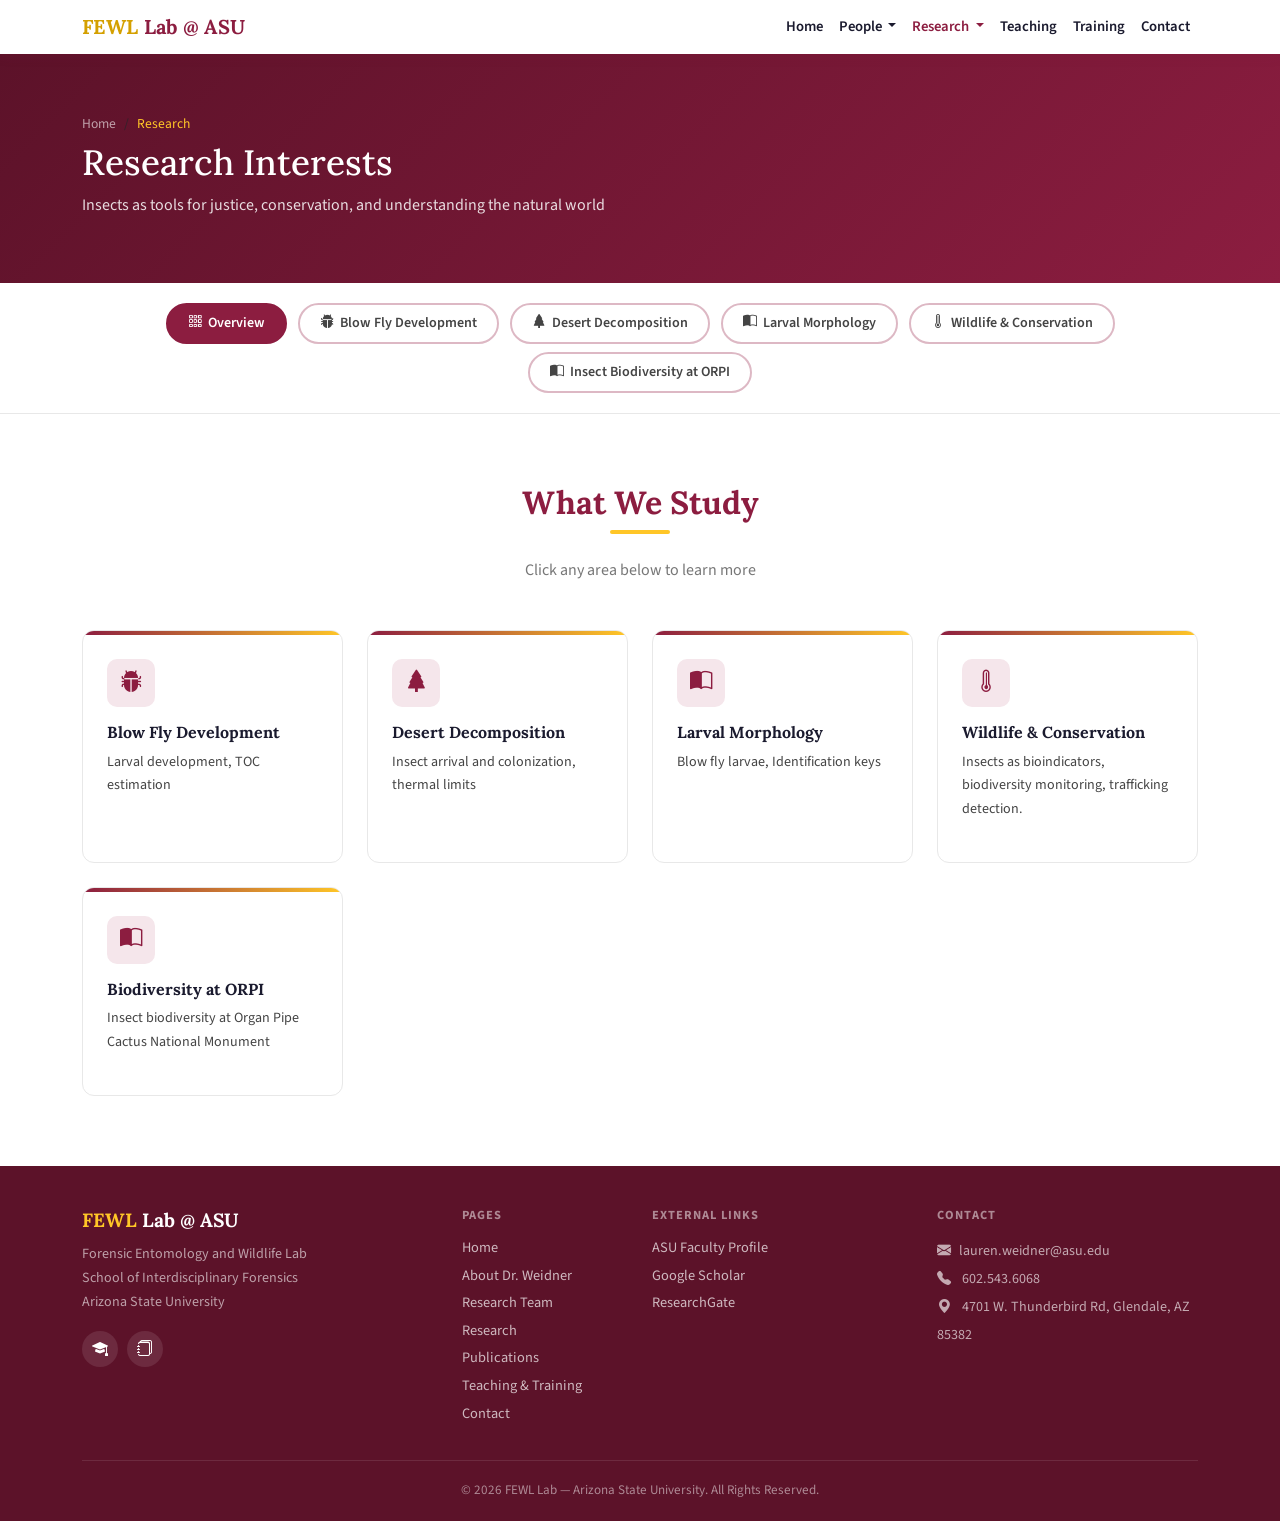
==== research.html @ 455f1a8e "Initial website commit" ====
<!DOCTYPE html>
<html lang="en">
<head>
  <meta charset="utf-8">
  <meta name="viewport" content="width=device-width, initial-scale=1.0">
  <!--
  ================================================================
  Research Interests — research.html
  ================================================================
  HOW TO EDIT RESEARCH SECTIONS:
  Each research area is a <div id="..." class="research-section">.
  Click the pills at the top to show/hide each section.

  TO ADD A NEW RESEARCH AREA:
  1. Add a new pill button in the pill bar below
  2. Add a new <div class="research-section"> block with matching id
  3. Add a new overview card in the #overview section

  TO ADD A FUNDED PROJECT:
  Find the "Active Projects" section and copy a project card block.
  ================================================================
  -->
  <title>Research | FEWL Lab @ ASU</title>
  <link rel="icon" href="assets/img/favicon.png" type="image/png">
  <link href="https://fonts.googleapis.com/css2?family=Lora:wght@400;600;700&family=Source+Sans+3:wght@300;400;600;700&display=swap" rel="stylesheet">
  <link href="https://cdn.jsdelivr.net/npm/bootstrap@5.3.2/dist/css/bootstrap.min.css" rel="stylesheet">
  <link href="https://cdn.jsdelivr.net/npm/bootstrap-icons@1.11.3/font/bootstrap-icons.css" rel="stylesheet">
  <link href="assets/css/style.css" rel="stylesheet">
</head>
<body>

  <!-- NAVBAR -->
  <nav class="navbar navbar-expand-lg" id="navbar">
  <div class="container">
    <a class="navbar-brand" href="index.html"><span>FEWL</span> Lab @ ASU</a>
    <button class="navbar-toggler" type="button" data-bs-toggle="collapse" data-bs-target="#navMenu">
      <span class="navbar-toggler-icon"></span>
    </button>
    <div class="collapse navbar-collapse" id="navMenu">
      <ul class="navbar-nav ms-auto">

        <li class="nav-item"><a class="nav-link" href="index.html">Home</a></li>

        <!-- People dropdown: About, Team, Alumni -->
        <li class="nav-item dropdown">
          <a class="nav-link dropdown-toggle" href="#" role="button" data-bs-toggle="dropdown">
            People
          </a>
          <ul class="dropdown-menu">
            <li><a class="dropdown-item" href="aboutme.html">About Dr. Weidner</a></li>
            <li><a class="dropdown-item" href="team.html">Research Team</a></li>
            <li><a class="dropdown-item" href="team.html#alumni">Alumni</a></li>
          </ul>
        </li>

        <!-- Research dropdown: Research areas, Publications -->
        <li class="nav-item dropdown">
          <a class="nav-link dropdown-toggle active" href="#" role="button" data-bs-toggle="dropdown">
            Research
          </a>
          <ul class="dropdown-menu">
            <li><a class="dropdown-item" href="research.html">Research Areas</a></li>
            <li><a class="dropdown-item" href="publications.html">Publications</a></li>
          </ul>
        </li>

        <li class="nav-item"><a class="nav-link" href="teaching.html">Teaching</a></li>
        <li class="nav-item"><a class="nav-link" href="training.html">Training</a></li>
        <li class="nav-item"><a class="nav-link" href="contact.html">Contact</a></li>

      </ul>
    </div>
  </div>
</nav>

  <!-- PAGE HERO -->
  <div class="page-hero">
    <div class="container">
      <nav aria-label="breadcrumb">
        <ol class="breadcrumb mb-2" style="background:none; padding:0;">
          <li class="breadcrumb-item"><a href="index.html" style="color:rgba(255,255,255,0.6);">Home</a></li>
          <li class="breadcrumb-item active" style="color:var(--gold-main);">Research</li>
        </ol>
      </nav>
      <h1>Research Interests</h1>
      <p>Insects as tools for justice, conservation, and understanding the natural world</p>
    </div>
  </div>

  <!-- ============================================================
       PILL NAVIGATION BAR
       TO EDIT: Update button labels and IDs to match your sections.
       ============================================================ -->
  <div style="background:var(--white); border-bottom:1px solid var(--border-light); padding:16px 0; position:sticky; top:66px; z-index:100;">
    <div class="container text-center">
      <button class="research-pill active" onclick="showSection('overview', this)">
        <i class="bi bi-grid-3x3-gap"></i> Overview
      </button>
      <button class="research-pill" onclick="showSection('forensic', this)" id="btn-forensic">
        <i class="bi bi-bug-fill"></i> Blow Fly Development
      </button>
      <button class="research-pill" onclick="showSection('wildlife', this)" id="btn-wildlife">
        <i class="bi bi-tree-fill"></i> Desert Decomposition
      </button>
       <button class="research-pill" onclick="showSection('education', this)" id="btn-education">
        <i class="bi bi-book-half"></i> Larval Morphology
      </button>
      <button class="research-pill" onclick="showSection('arid', this)" id="btn-arid">
        <i class="bi bi-thermometer-high"></i> Wildlife &amp; Conservation
      </button>
        <button class="research-pill" onclick="showSection('education', this)" id="btn-orpi">
        <i class="bi bi-book-half"></i> Insect Biodiversity at ORPI
      </button>
      <!-- ADD NEW PILL: copy line above and change id and label -->
    </div>
  </div>

  <!-- ============================================================
       RESEARCH SECTIONS
       ============================================================ -->
  <section>
    <div class="container">

      <!-- ── OVERVIEW (shown by default) ── -->
      <div id="overview" class="research-section active">
        <div class="text-center mb-5">
          <h2 class="section-title">What We Study</h2>
          <div class="section-divider mx-auto"></div>
          <p class="section-subtitle">Click any area below to learn more</p>
        </div>
        <div class="row g-4">

          <!-- Overview card — forensic -->
          <div class="col-md-6 col-lg-3">
            <div class="fewl-card" style="cursor:pointer;" onclick="showSection('forensic', document.getElementById('btn-forensic'))">
              <div class="card-accent"></div>
              <div class="card-body">
                <div class="card-icon"><i class="bi bi-bug-fill"></i></div>
                <h5 style="font-family:'Lora',serif; font-weight:700; font-size:1rem;">Blow Fly Development</h5>
                <p style="font-size:0.88rem; color:var(--text-mid); line-height:1.7;"> Larval development, TOC estimation 
          </p>
              </div>
            </div>
          </div>

          <!-- Overview card — wildlife -->
          <div class="col-md-6 col-lg-3">
            <div class="fewl-card" style="cursor:pointer;" onclick="showSection('wildlife', document.getElementById('btn-wildlife'))">
              <div class="card-accent"></div>
              <div class="card-body">
                <div class="card-icon"><i class="bi bi-tree-fill"></i></div>
                <h5 style="font-family:'Lora',serif; font-weight:700; font-size:1rem;">Desert Decomposition</h5>
                <p style="font-size:0.88rem; color:var(--text-mid); line-height:1.7;">Insect arrival and colonization, thermal limits</p>
              </div>
            </div>
          </div>

          <!-- Overview card — arid -->
           <div class="col-md-6 col-lg-3">
            <div class="fewl-card" style="cursor:pointer;" onclick="showSection('education', document.getElementById('btn-education'))">
              <div class="card-accent"></div>
              <div class="card-body">
                <div class="card-icon"><i class="bi bi-book-half"></i></div>
                 <h5 style="font-family:'Lora',serif; font-weight:700; font-size:1rem;">Larval Morphology</h5>
                <p style="font-size:0.88rem; color:var(--text-mid); line-height:1.7;">Blow fly larvae, Identification keys</p>
              </div>
            </div>
          </div>

          <!-- Overview card — education -->
         <div class="col-md-6 col-lg-3">
            <div class="fewl-card" style="cursor:pointer;" onclick="showSection('arid', document.getElementById('btn-arid'))">
              <div class="card-accent"></div>
              <div class="card-body">
                <div class="card-icon"><i class="bi bi-thermometer-high"></i></div>
               <h5 style="font-family:'Lora',serif; font-weight:700; font-size:1rem;">Wildlife &amp; Conservation</h5>
                <p style="font-size:0.88rem; color:var(--text-mid); line-height:1.7;">Insects as bioindicators, biodiversity monitoring, trafficking detection.</p>
              </div>
            </div>
          </div>

<div class="col-md-6 col-lg-3">
            <div class="fewl-card" style="cursor:pointer;" onclick="showSection('wildlife', document.getElementById('btn-wildlife'))"">
              <div class="card-accent"></div>
              <div class="card-body">
                <div class="card-icon"><i class="bi bi-book-half"></i></div>
                <h5 style="font-family:'Lora',serif; font-weight:700; font-size:1rem;">Biodiversity at ORPI</h5>
                <p style="font-size:0.88rem; color:var(--text-mid); line-height:1.7;">Insect biodiversity at Organ Pipe Cactus National Monument</p>
              </div>
            </div>
          </div>
        </div>

    
      </div>
      <!-- END OVERVIEW -->

      <!-- ── FORENSIC ENTOMOLOGY ── -->
      <div id="forensic" class="research-section">
        <div class="mb-4">
          <h2 class="section-title">Blow Fly Development</h2>
          <div class="section-divider"></div>
        </div>
        <div class="row g-5 align-items-start">
          <div class="col-lg-5">
            <p style="font-size:1.02rem; line-height:1.85; color:var(--text-mid);">
              Forensic entomology uses insects (and other arthropods) to help answer questions pertaining in legal investigations. Understanding insect development is extremely important for the production of timelines in criminal investigations.
            </p>
            <p style="font-size:1.02rem; line-height:1.85; color:var(--text-mid);">
              At FEWL, we investigate how various factors — including temperature, 
              diet, and geography — affect blow fly development and
              colonization dynamics, with a particular focus on conditions unique to Arizona and the
              American Southwest. Additionally this lab is interested in blow fly larval morphology to provide improved accuracy for identification and age of forensically relevant blow flies.
              
            </p>
            <p style="font-size:1.02rem; line-height:1.85; color:var(--text-mid);">
              <!--
              TO EDIT: Add more research description here. Describe methods,
              key findings, ongoing questions, and collaborations.
              -->
            </p>
          </div>
          <div class="col-lg-7">
          <div style="background:var(--maroon-pale); border:2px dashed var(--maroon-border); border-radius:10px; padding:50px 20px; text-align:center; color:var(--text-light);">
            
              <img src="assets/img/lab/ruf-pup.jpg">
            </div>
            <!--
            RESEARCH PHOTO — add a photo of field/lab work here:
            <div style="background:var(--maroon-pale); border:2px dashed var(--maroon-border); border-radius:10px; padding:50px 20px; text-align:center; color:var(--text-light);">
              <i class="bi bi-image" style="font-size:2.5rem; display:block; margin-bottom:10px;"></i>
              <small><br><code style="font-size:0.75rem;">assets/img/lab/ruf-pup.jpeg</code></small>
            </div>


            <!-- Key topics -->
            <div style="margin-top:1rem; background:var(--white); border:1px solid var(--border-light); border-radius:10px; padding:1.25rem;">
              <div style="font-size:0.78rem; font-weight:700; text-transform:uppercase; letter-spacing:0.8px; color:var(--text-light); margin-bottom:10px;">Key Topics</div>
              <div style="display:flex; flex-wrap:wrap; gap:6px;">
                <span style="background:var(--maroon-light); color:var(--maroon-main); font-size:0.8rem; font-weight:700; padding:4px 12px; border-radius:20px;">Calliphoridae</span>
                <span style="background:var(--maroon-light); color:var(--maroon-main); font-size:0.8rem; font-weight:700; padding:4px 12px; border-radius:20px;">TOC Estimation</span>
                <span style="background:var(--maroon-light); color:var(--maroon-main); font-size:0.8rem; font-weight:700; padding:4px 12px; border-radius:20px;">Blow Fly Biology</span>
              </div>
            </div>
          </div>
        </div>
      </div>
      <!-- END FORENSIC -->


      <!-- ── WILDLIFE FORENSICS ── -->
      <div id="wildlife" class="research-section">
        <div class="mb-4">
          <h2 class="section-title">Desert Decomposition</h2>
          <div class="section-divider"></div>
        </div>
        <div class="row g-5 align-items-start">
          <div class="col-lg-5">
            <p style="font-size:1.02rem; line-height:1.85; color:var(--text-mid);">
             Arizona's extreme heat presents unique challenges and opportunities for studying
              insect ecology. Here at FEWL, we investigate how high temperatures affect blow fly
              arrival, oviposition, and colonization dynamics on decomposing remains.
              
              
            </p>
            <p style="font-size:1.02rem; line-height:1.85; color:var(--text-mid);">
               This work has direct forensic implications — standard PMI estimation models were
              developed in temperate climates and may not apply in Phoenix's intense summer heat.
              Understanding critical thermal maxima of forensically important species is essential
              for accurate death investigations in the Southwest.
               
            
          </div>
          <div class="col-lg-7">
            <div style="background:var(--maroon-pale); border:2px dashed var(--maroon-border); border-radius:20px; padding:50px 20px; text-align:center; color:var(--text-light);">
            
             <img src="assets/img/lab/decomp.jpg">
            </div>
            <div style="margin-top:1rem; background:var(--white); border:1px solid var(--border-light); border-radius:10px; padding:1.25rem;">
              <div style="font-size:0.78rem; font-weight:700; text-transform:uppercase; letter-spacing:0.8px; color:var(--text-light); margin-bottom:10px;">Key Topics</div>
              <div style="display:flex; flex-wrap:wrap; gap:6px;">
                <span style="background:var(--maroon-light); color:var(--maroon-main); font-size:0.8rem; font-weight:700; padding:4px 12px; border-radius:20px;">Sonoran Desert</span>
                <span style="background:var(--maroon-light); color:var(--maroon-main); font-size:0.8rem; font-weight:700; padding:4px 12px; border-radius:20px;">Decomposition</span>
                <span style="background:var(--maroon-light); color:var(--maroon-main); font-size:0.8rem; font-weight:700; padding:4px 12px; border-radius:20px;">Thermal Limits</span>
                <span style="background:var(--maroon-light); color:var(--maroon-main); font-size:0.8rem; font-weight:700; padding:4px 12px; border-radius:20px;">Insect Arrival and Colonization</span>
              </div>
            </div>
          </div>
        </div>
      </div>
      <!-- END WILDLIFE -->

      <!-- ── ARID ENVIRONMENTS ── -->
      <div id="arid" class="research-section">
        <div class="mb-4">
          <h2 class="section-title">Wildlife & Conservation</h2>
          <div class="section-divider"></div>
        </div>
        <div class="row g-5 align-items-start">
          <div class="col-lg-7">
            <p style="font-size:1.02rem; line-height:1.85; color:var(--text-mid);">
         FEWL uses insects as ecological tools to monitor wildlife biodiversity by understanding and examining the diet of 
         carrion flies. This method would allow for greater coverage and more time efficient biomonitoring techniques. This project is 
         being completed in collaboration with the <a href="https://cehjelmen.github.io/">Hjelmen Lab</a> at Utah Valley University.        
            </p>
            <p style="font-size:1.02rem; line-height:1.85; color:var(--text-mid);">
          
    
          </div>
          <div class="col-lg-5">
            <div style="background:var(--maroon-pale); border:2px dashed var(--maroon-border); border-radius:10px; padding:50px 20px; text-align:center; color:var(--text-light);">
             <img src="assets/img/lab/gabby.jpg">
            </div>
            <div style="margin-top:1rem; background:var(--white); border:1px solid var(--border-light); border-radius:10px; padding:1.25rem;">
              <div style="font-size:0.78rem; font-weight:700; text-transform:uppercase; letter-spacing:0.8px; color:var(--text-light); margin-bottom:10px;">Key Topics</div>
              <div style="display:flex; flex-wrap:wrap; gap:6px;">
                <span style="background:var(--maroon-light); color:var(--maroon-main); font-size:0.8rem; font-weight:700; padding:4px 12px; border-radius:20px;">Gut Content Analysis</span>
                <span style="background:var(--maroon-light); color:var(--maroon-main); font-size:0.8rem; font-weight:700; padding:4px 12px; border-radius:20px;">Biodiversity Monitoring</span>
                <span style="background:var(--maroon-light); color:var(--maroon-main); font-size:0.8rem; font-weight:700; padding:4px 12px; border-radius:20px;">Host DNA</span>

              </div>
            </div>
          </div>
        </div>
      </div>
      <!-- END ARID -->

      <!-- ── FORENSIC EDUCATION ── -->
      <div id="education" class="research-section">
        <div class="mb-4">
          <h2 class="section-title">Larval Morphology</h2>
          <div class="section-divider"></div>
        </div>
        <div class="row g-5 align-items-start">
          <div class="col-lg-7">
            <p style="font-size:1.02rem; line-height:1.85; color:var(--text-mid);">
              FEWL is working on developing the first inclusive pictorial key of forensically relevant blow fly larvae. These larvae play crucial roles in casework,
              however, the information for identifying these species in the larvae stage is severely limited in North America. This information also includes valuable information about the larvae of the New World Screwworm (NWS).
            
            </p>
          
            </p>
          </div>
          <div class="col-lg-5">
            <div style="background:var(--maroon-pale); border:2px dashed var(--maroon-border); border-radius:10px; padding:50px 20px; text-align:center; color:var(--text-light);">
            <img src="assets/img/lab/ruf.jpg">
            </div>
            <div style="margin-top:1rem; background:var(--white); border:1px solid var(--border-light); border-radius:10px; padding:1.25rem;">
              <div style="font-size:0.78rem; font-weight:700; text-transform:uppercase; letter-spacing:0.8px; color:var(--text-light); margin-bottom:10px;">Key Topics</div>
              <div style="display:flex; flex-wrap:wrap; gap:6px;">
                <span style="background:var(--maroon-light); color:var(--maroon-main); font-size:0.8rem; font-weight:700; padding:4px 12px; border-radius:20px;">Identification Keys</span>
                <span style="background:var(--maroon-light); color:var(--maroon-main); font-size:0.8rem; font-weight:700; padding:4px 12px; border-radius:20px;">Third Instar Larvae</span>
                <span style="background:var(--maroon-light); color:var(--maroon-main); font-size:0.8rem; font-weight:700; padding:4px 12px; border-radius:20px;">Blow Flies</span>
              </div>
            </div>
          </div>
        </div>
      </div>
      <!-- END EDUCATION -->
 <!-- ── ORPI ── -->
      <div id="orpi" class="research-section">
        <div class="mb-4">
          <h2 class="section-title">Biodiversity at Organ Pipe Cactus National Monument</h2>
          <div class="section-divider"></div>
        </div>
        <div class="row g-5 align-items-start">
          <div class="col-lg-7">
            <p style="font-size:1.02rem; line-height:1.85; color:var(--text-mid);">
             FEWL examined insect biodiversity at Organ Pipe Cactus National Monument for 18 months with support from the <a href="https://wnpa.org/grants">Western National Parks</a>. 
             The primary goal of this project was to analyze the insect biodiversity in ORPI to create an updated baseline inventory. Check out
             some of the amazing insects we found <a href="https://www.inaturalist.org/observations?project_id=124931">here</a>
            </p>
          
            </p>
          </div>
          <div class="col-lg-5">
            <div style="background:var(--maroon-pale); border:2px dashed var(--maroon-border); border-radius:10px; padding:50px 20px; text-align:center; color:var(--text-light);">
            <img src="assets/img/lab/ruf.jpg">
            </div>
            <div style="margin-top:1rem; background:var(--white); border:1px solid var(--border-light); border-radius:10px; padding:1.25rem;">
              <div style="font-size:0.78rem; font-weight:700; text-transform:uppercase; letter-spacing:0.8px; color:var(--text-light); margin-bottom:10px;">Key Topics</div>
              <div style="display:flex; flex-wrap:wrap; gap:6px;">
                <span style="background:var(--maroon-light); color:var(--maroon-main); font-size:0.8rem; font-weight:700; padding:4px 12px; border-radius:20px;">Identification Keys</span>
                <span style="background:var(--maroon-light); color:var(--maroon-main); font-size:0.8rem; font-weight:700; padding:4px 12px; border-radius:20px;">Third Instar Larvae</span>
                <span style="background:var(--maroon-light); color:var(--maroon-main); font-size:0.8rem; font-weight:700; padding:4px 12px; border-radius:20px;">Blow Flies</span>
              </div>
            </div>
          </div>
        </div>
      </div>
      <!-- END EDUCATION -->
    </div>
  </section>

  <!-- FOOTER -->
  <footer id="footer">
    <div class="container">
      <div class="row g-4">
        <div class="col-lg-4">
          <div class="footer-logo mb-2"><span>FEWL</span> Lab @ ASU</div>
          <p style="font-size:0.88rem; opacity:0.75; line-height:1.7;">Forensic Entomology and Wildlife Lab<br>School of Interdisciplinary Forensics<br>Arizona State University</p>
          <div class="social-icons mt-2">
            <a href="https://scholar.google.com/citations?user=yDFA4XUAAAAJ&hl=en" title="Google Scholar" target="_blank" rel="noopener"><i class="bi bi-mortarboard-fill"></i></a>
            <a href="https://www.researchgate.net/profile/Lauren-Weidner-3" title="ResearchGate" target="_blank" rel="noopener"><i class="bi bi-journals"></i></a>
          </div>
        </div>
        <div class="col-lg-2 footer-links">
          <div style="font-size:0.78rem; font-weight:700; letter-spacing:1px; text-transform:uppercase; color:rgba(255,255,255,0.5); margin-bottom:12px;">Pages</div>
          <a href="index.html">Home</a>
          <a href="aboutme.html">About Dr. Weidner</a>
          <a href="team.html">Research Team</a>
          <a href="research.html">Research</a>
          <a href="publications.html">Publications</a>
          <a href="teaching.html">Teaching &amp; Training</a>
          <a href="contact.html">Contact</a>
        </div>
        <div class="col-lg-3 footer-links">
          <div style="font-size:0.78rem; font-weight:700; letter-spacing:1px; text-transform:uppercase; color:rgba(255,255,255,0.5); margin-bottom:12px;">External Links</div>
          <a href="https://search.asu.edu/profile/3334658" target="_blank" rel="noopener">ASU Faculty Profile</a>
          <a href="https://scholar.google.com/citations?user=yDFA4XUAAAAJ&hl=en" target="_blank" rel="noopener">Google Scholar</a>
          <a href="https://www.researchgate.net/profile/Lauren-Weidner-3" target="_blank" rel="noopener">ResearchGate</a>
        </div>
        <div class="col-lg-3">
          <div style="font-size:0.78rem; font-weight:700; letter-spacing:1px; text-transform:uppercase; color:rgba(255,255,255,0.5); margin-bottom:12px;">Contact</div>
          <div style="font-size:0.88rem; opacity:0.8; line-height:2;">
            <i class="bi bi-envelope-fill me-2"></i><a href="mailto:lauren.weidner@asu.edu" style="color:rgba(255,255,255,0.8);">lauren.weidner@asu.edu</a><br>
            <i class="bi bi-telephone-fill me-2"></i> 602.543.6068<br>
            <i class="bi bi-geo-alt-fill me-2"></i> 4701 W. Thunderbird Rd, Glendale, AZ 85382
          </div>
        </div>
      </div>
      <div class="footer-bottom text-center">
        &copy; <script>document.write(new Date().getFullYear())</script> FEWL Lab &mdash; Arizona State University. All Rights Reserved.
      </div>
    </div>
  </footer>

  <script src="https://cdn.jsdelivr.net/npm/bootstrap@5.3.2/dist/js/bootstrap.bundle.min.js"></script>
  <script>
    // ── Research section tab switcher ──────────────────────────────
    // Called by onclick on each pill button.
    // showSection(sectionId, buttonElement)
    function showSection(id, btn) {
      // Hide all sections
      document.querySelectorAll('.research-section').forEach(s => s.classList.remove('active'));
      // Deactivate all pills
      document.querySelectorAll('.research-pill').forEach(b => b.classList.remove('active'));
      // Show selected section
      document.getElementById(id).classList.add('active');
      // Activate clicked pill
      if (btn) btn.classList.add('active');
      // Scroll to top of section area
      window.scrollTo({ top: document.querySelector('[style*="sticky"]').offsetTop + 60, behavior: 'smooth' });
    }
  </script>
</body>
</html>
---- assets/css/style.css ----
/* ============================================================
   FEWL Lab — Weidner Lab @ ASU  |  style.css
   ============================================================
   HOW TO EDIT COLORS:
   All brand colors are defined as CSS variables at the top of
   this file under :root {}. Change them here and they update
   everywhere on the site automatically.

   ASU Official Colors:
     Maroon  #8C1D40   (primary)
     Gold    #FFC627   (accent)
   ============================================================ */

:root {
  /* ── Brand colors ── */
  --maroon-dark:   #5c1229;   /* darker maroon for hover states      */
  --maroon-main:   #8C1D40;   /* ASU maroon — primary brand color    */
  --maroon-mid:    #a8305a;   /* lighter maroon                      */
  --maroon-light:  #f5e6eb;   /* very light maroon tint              */
  --maroon-pale:   #fdf2f5;   /* page background tint                */
  --maroon-border: #ddb8c4;   /* border color                        */

  --gold-main:     #FFC627;   /* ASU gold — accent color             */
  --gold-dark:     #d4a000;   /* darker gold for text on light bg    */
  --gold-light:    #fff5d6;   /* light gold tint                     */

  /* ── Neutrals ── */
  --text-dark:     #1a1a2e;
  --text-mid:      #444;
  --text-light:    #777;
  --white:         #ffffff;
  --border-light:  #e8e8e8;
}

/* ── Base ── */
*, *::before, *::after { box-sizing: border-box; }
html { scroll-behavior: smooth; }
body {
  font-family: 'Source Sans 3', 'Segoe UI', sans-serif;
  color: var(--text-dark);
  background: #fff;
  margin: 0;
}
a { color: var(--maroon-main); text-decoration: none; }
a:hover { color: var(--maroon-dark); }
img { max-width: 100%; height: auto; }

/* ── Typography ── */
h1, h2, h3, h4, h5, h6 {
  font-family: 'Lora', Georgia, serif;
  color: var(--text-dark);
}
.section-title {
  font-family: 'Lora', serif;
  font-size: 2rem;
  font-weight: 700;
  color: var(--maroon-main);
  margin-bottom: 0.3rem;
}
.section-subtitle {
  color: var(--text-light);
  font-size: 1rem;
  margin-bottom: 2rem;
}
.section-divider {
  width: 60px;
  height: 4px;
  background: var(--gold-main);
  border-radius: 2px;
  margin: 0.5rem 0 1.5rem;
}

/* ── Navbar ── */
#navbar {
  position: sticky;
  top: 0;
  z-index: 1000;
  background: var(--white);
  box-shadow: 0 2px 12px rgba(140,29,64,0.10);
  padding: 0;
}
.navbar-brand {
  font-family: 'Lora', serif;
  font-size: 1.25rem;
  font-weight: 700;
  color: var(--maroon-main) !important;
  letter-spacing: 0.3px;
}
.navbar-brand span { color: var(--gold-dark); }
.navbar-nav .nav-link {
  font-weight: 600;
  color: var(--text-dark) !important;
  padding: 1rem 0.9rem;
  font-size: 0.92rem;
  transition: color 0.2s;
}
.navbar-nav .nav-link:hover,
.navbar-nav .nav-link.active { color: var(--maroon-main) !important; }
.navbar-toggler { border-color: var(--maroon-main); }
.dropdown-menu { border-top: 3px solid var(--maroon-main); border-radius: 0 0 8px 8px; }
.dropdown-item:hover { background: var(--maroon-light); color: var(--maroon-main); }

/* ── Hero ── */
.hero-section {
  background: linear-gradient(135deg, var(--maroon-dark) 0%, var(--maroon-main) 60%, var(--maroon-mid) 100%);
  color: var(--white);
  padding: 90px 0 70px;
  position: relative;
  overflow: hidden;
}
.hero-section::before {
  content: '';
  position: absolute;
  inset: 0;
  background: url("data:image/svg+xml,%3Csvg width='60' height='60' viewBox='0 0 60 60' xmlns='http://www.w3.org/2000/svg'%3E%3Cg fill='none' fill-rule='evenodd'%3E%3Cg fill='%23ffffff' fill-opacity='0.04'%3E%3Cpath d='M36 34v-4h-2v4h-4v2h4v4h2v-4h4v-2h-4zm0-30V0h-2v4h-4v2h4v4h2V6h4V4h-4zM6 34v-4H4v4H0v2h4v4h2v-4h4v-2H6zM6 4V0H4v4H0v2h4v4h2V6h4V4H6z'/%3E%3C/g%3E%3C/g%3E%3C/svg%3E");
}
.hero-section h1 {
  font-family: 'Lora', serif;
  font-size: 2.8rem;
  font-weight: 700;
  color: var(--white);
  line-height: 1.25;
}
.hero-section h1 .gold { color: var(--gold-main); }
.hero-section p { font-size: 1.1rem; opacity: 0.9; line-height: 1.75; }
.hero-badge {
  display: inline-block;
  background: var(--gold-main);
  color: var(--maroon-dark);
  font-weight: 700;
  font-size: 0.78rem;
  letter-spacing: 1px;
  text-transform: uppercase;
  padding: 4px 14px;
  border-radius: 20px;
  margin-bottom: 16px;
}
.btn-maroon {
  background: var(--maroon-main);
  color: var(--white);
  font-weight: 700;
  border: 2px solid var(--maroon-main);
  border-radius: 6px;
  padding: 10px 26px;
  transition: all 0.2s;
  font-size: 0.92rem;
}
.btn-maroon:hover { background: var(--maroon-dark); border-color: var(--maroon-dark); color: var(--white); }
.btn-outline-gold {
  background: transparent;
  color: var(--gold-main);
  border: 2px solid var(--gold-main);
  border-radius: 6px;
  padding: 10px 26px;
  font-weight: 700;
  font-size: 0.92rem;
  transition: all 0.2s;
}
.btn-outline-gold:hover { background: var(--gold-main); color: var(--maroon-dark); }
.btn-outline-maroon {
  background: transparent;
  color: var(--maroon-main);
  border: 2px solid var(--maroon-main);
  border-radius: 6px;
  padding: 10px 26px;
  font-weight: 700;
  font-size: 0.92rem;
  transition: all 0.2s;
}
.btn-outline-maroon:hover { background: var(--maroon-main); color: var(--white); }

/* ── Stats bar ── */
.stats-bar {
  background: var(--maroon-main);
  color: var(--white);
  padding: 28px 0;
}
.stat-item { text-align: center; padding: 8px 16px; }
.stat-number {
  font-family: 'Lora', serif;
  font-size: 2.2rem;
  font-weight: 700;
  color: var(--gold-main);
  line-height: 1;
}
.stat-label { font-size: 0.82rem; opacity: 0.85; text-transform: uppercase; letter-spacing: 0.8px; margin-top: 4px; }

/* ── Cards ── */
.fewl-card {
  background: var(--white);
  border: 1px solid var(--border-light);
  border-radius: 12px;
  overflow: hidden;
  transition: transform 0.25s, box-shadow 0.25s;
  height: 100%;
}
.fewl-card:hover { transform: translateY(-4px); box-shadow: 0 10px 30px rgba(140,29,64,0.12); }
.fewl-card .card-accent {
  height: 4px;
  background: linear-gradient(90deg, var(--maroon-main), var(--gold-main));
}
.fewl-card .card-body { padding: 1.5rem; }
.fewl-card .card-icon {
  width: 48px; height: 48px;
  background: var(--maroon-light);
  border-radius: 10px;
  display: flex; align-items: center; justify-content: center;
  font-size: 1.4rem;
  color: var(--maroon-main);
  margin-bottom: 1rem;
}

/* ── Team cards ── */
.team-card {
  background: var(--white);
  border: 1px solid var(--border-light);
  border-radius: 12px;
  overflow: hidden;
  text-align: center;
  transition: transform 0.2s, box-shadow 0.2s;
  height: 100%;
}
.team-card:hover { transform: translateY(-3px); box-shadow: 0 8px 24px rgba(140,29,64,0.1); }
.team-photo-wrap {
  width: 120px; height: 120px;
  border-radius: 50%;
  overflow: hidden;
  border: 3px solid var(--maroon-light);
  margin: 1.5rem auto 1rem;
  background: var(--maroon-pale);
  display: flex; align-items: center; justify-content: center;
}
.team-photo-wrap img { width: 100%; height: 100%; object-fit: cover; }
.team-photo-placeholder {
  font-size: 2.5rem;
  color: var(--maroon-border);
}
.team-name { font-family: 'Lora', serif; font-size: 1.1rem; font-weight: 700; margin-bottom: 2px; }
.team-role { font-size: 0.82rem; color: var(--maroon-main); font-weight: 600; text-transform: uppercase; letter-spacing: 0.5px; margin-bottom: 6px; }
.team-project { font-size: 0.88rem; color: var(--text-light); padding: 0 1rem 1.2rem; line-height: 1.5; }
.team-badge {
  display: inline-block;
  font-size: 0.72rem;
  font-weight: 700;
  padding: 3px 10px;
  border-radius: 12px;
  margin-bottom: 8px;
}
.badge-grad { background: var(--maroon-light); color: var(--maroon-main); }
.badge-undergrad { background: var(--gold-light); color: var(--gold-dark); }
.badge-postdoc { background: #e8f4f8; color: #1a6a8a; }

/* ── Publications ── */
.pub-entry {
  padding: 1.25rem 1.5rem;
  border-left: 4px solid var(--maroon-light);
  background: var(--white);
  border-radius: 0 8px 8px 0;
  margin-bottom: 1rem;
  transition: border-color 0.2s;
}
.pub-entry:hover { border-left-color: var(--maroon-main); }
.pub-entry .pub-authors { font-size: 0.88rem; color: var(--text-light); margin-bottom: 4px; }
.pub-entry .pub-title { font-weight: 700; font-size: 0.97rem; color: var(--text-dark); margin-bottom: 4px; }
.pub-entry .pub-journal { font-size: 0.88rem; font-style: italic; color: var(--text-mid); }
.pub-entry .pub-links { margin-top: 8px; }
.pub-links a {
  font-size: 0.78rem;
  font-weight: 700;
  padding: 3px 10px;
  border-radius: 4px;
  margin-right: 6px;
  display: inline-flex;
  align-items: center;
  gap: 4px;
}
.pub-doi { background: var(--maroon-light); color: var(--maroon-main); }
.pub-doi:hover { background: var(--maroon-main); color: var(--white); }
.pub-pdf { background: var(--gold-light); color: var(--gold-dark); }
.pub-pdf:hover { background: var(--gold-main); color: var(--maroon-dark); }
.pub-year-header {
  font-family: 'Lora', serif;
  font-size: 1.3rem;
  font-weight: 700;
  color: var(--maroon-main);
  border-bottom: 2px solid var(--maroon-light);
  padding-bottom: 8px;
  margin: 2rem 0 1rem;
}
.pub-type-header {
  font-size: 0.78rem;
  font-weight: 700;
  letter-spacing: 1px;
  text-transform: uppercase;
  color: var(--text-light);
  margin: 1.5rem 0 0.75rem;
}
.pub-ug-star { color: var(--gold-dark); font-size: 0.85em; }

/* ── Research tabs ── */
.research-pill {
  display: inline-flex;
  align-items: center;
  gap: 6px;
  padding: 8px 20px;
  border-radius: 25px;
  border: 2px solid var(--maroon-border);
  font-weight: 600;
  font-size: 0.88rem;
  cursor: pointer;
  transition: all 0.2s;
  background: var(--white);
  color: var(--text-mid);
  margin: 4px;
}
.research-pill:hover { border-color: var(--maroon-main); color: var(--maroon-main); }
.research-pill.active { background: var(--maroon-main); border-color: var(--maroon-main); color: var(--white); }
.research-section { display: none; }
.research-section.active { display: block; }

/* ── Course cards ── */
.course-card {
  background: var(--white);
  border: 1px solid var(--border-light);
  border-left: 5px solid var(--maroon-main);
  border-radius: 0 10px 10px 0;
  padding: 1.25rem 1.5rem;
  margin-bottom: 1rem;
  transition: box-shadow 0.2s;
}
.course-card:hover { box-shadow: 0 4px 16px rgba(140,29,64,0.1); }
.course-code { font-size: 0.78rem; font-weight: 700; text-transform: uppercase; letter-spacing: 0.8px; color: var(--maroon-main); }
.course-name { font-family: 'Lora', serif; font-size: 1.05rem; font-weight: 700; margin: 2px 0; }
.course-meta { font-size: 0.85rem; color: var(--text-light); }
.course-syllabus-btn {
  display: inline-flex;
  align-items: center;
  gap: 5px;
  font-size: 0.80rem;
  font-weight: 700;
  padding: 4px 12px;
  border-radius: 4px;
  background: var(--maroon-light);
  color: var(--maroon-main);
  text-decoration: none;
  transition: all 0.2s;
  margin-top: 8px;
}
.course-syllabus-btn:hover { background: var(--maroon-main); color: var(--white); }

/* ── Contact ── */
.contact-info-block {
  display: flex;
  align-items: flex-start;
  gap: 14px;
  padding: 1rem 0;
  border-bottom: 1px solid var(--border-light);
}
.contact-icon {
  width: 40px; height: 40px;
  background: var(--maroon-light);
  border-radius: 8px;
  display: flex; align-items: center; justify-content: center;
  color: var(--maroon-main);
  font-size: 1rem;
  flex-shrink: 0;
}
.contact-label { font-size: 0.75rem; text-transform: uppercase; letter-spacing: 0.8px; color: var(--text-light); font-weight: 700; }
.contact-value { font-size: 0.97rem; color: var(--text-dark); font-weight: 600; }

/* ── Footer ── */
#footer {
  background: var(--maroon-dark);
  color: rgba(255,255,255,0.8);
  padding: 40px 0 20px;
}
#footer .footer-logo {
  font-family: 'Lora', serif;
  font-size: 1.2rem;
  font-weight: 700;
  color: var(--white);
}
#footer .footer-logo span { color: var(--gold-main); }
#footer .footer-links a { color: rgba(255,255,255,0.7); font-size: 0.9rem; display: block; margin-bottom: 6px; transition: color 0.2s; }
#footer .footer-links a:hover { color: var(--gold-main); }
#footer .social-icons a {
  width: 36px; height: 36px;
  border-radius: 50%;
  background: rgba(255,255,255,0.1);
  display: inline-flex; align-items: center; justify-content: center;
  color: var(--white);
  margin-right: 6px;
  font-size: 1rem;
  transition: background 0.2s;
}
#footer .social-icons a:hover { background: var(--gold-main); color: var(--maroon-dark); }
#footer .footer-bottom { border-top: 1px solid rgba(255,255,255,0.1); margin-top: 30px; padding-top: 20px; font-size: 0.82rem; color: rgba(255,255,255,0.5); }

/* ── Section backgrounds ── */
.section-pale { background: var(--maroon-pale); }
.section-light { background: var(--maroon-light); }
section { padding: 70px 0; }

/* ── Utility ── */
.gold-accent { color: var(--gold-dark); font-weight: 700; }
.maroon-accent { color: var(--maroon-main); font-weight: 700; }
.page-hero {
  background: linear-gradient(135deg, var(--maroon-dark), var(--maroon-main));
  color: var(--white);
  padding: 60px 0 50px;
}
.page-hero h1 { color: var(--white); font-family: 'Lora', serif; font-size: 2.2rem; }
.page-hero p { opacity: 0.85; font-size: 1rem; }
.page-hero .breadcrumb-item, .page-hero .breadcrumb-item a { color: rgba(255,255,255,0.7); font-size: 0.85rem; }
.page-hero .breadcrumb-item.active { color: var(--gold-main); }
.page-hero .breadcrumb-divider { color: rgba(255,255,255,0.4); }

/* ── Responsive ── */
@media (max-width: 768px) {
  .hero-section h1 { font-size: 2rem; }
  .stat-number { font-size: 1.8rem; }
  section { padding: 50px 0; }
}
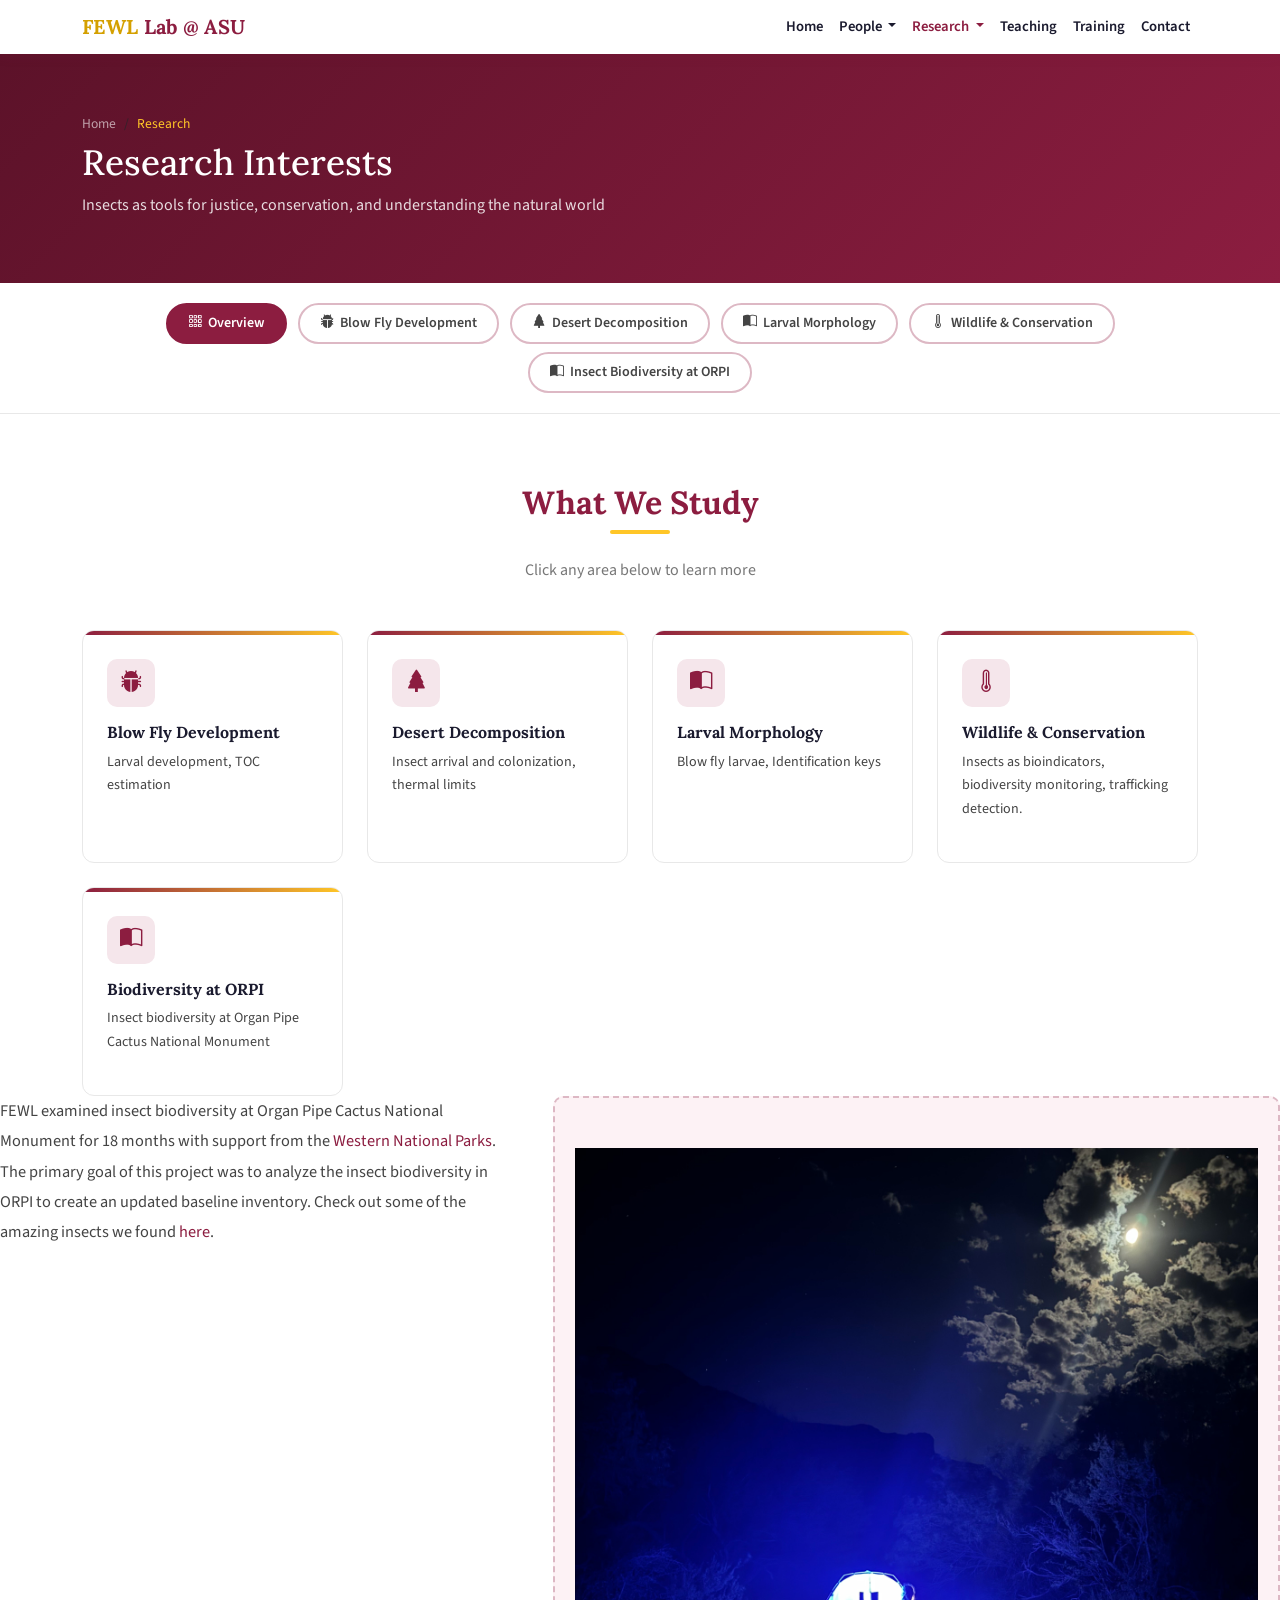
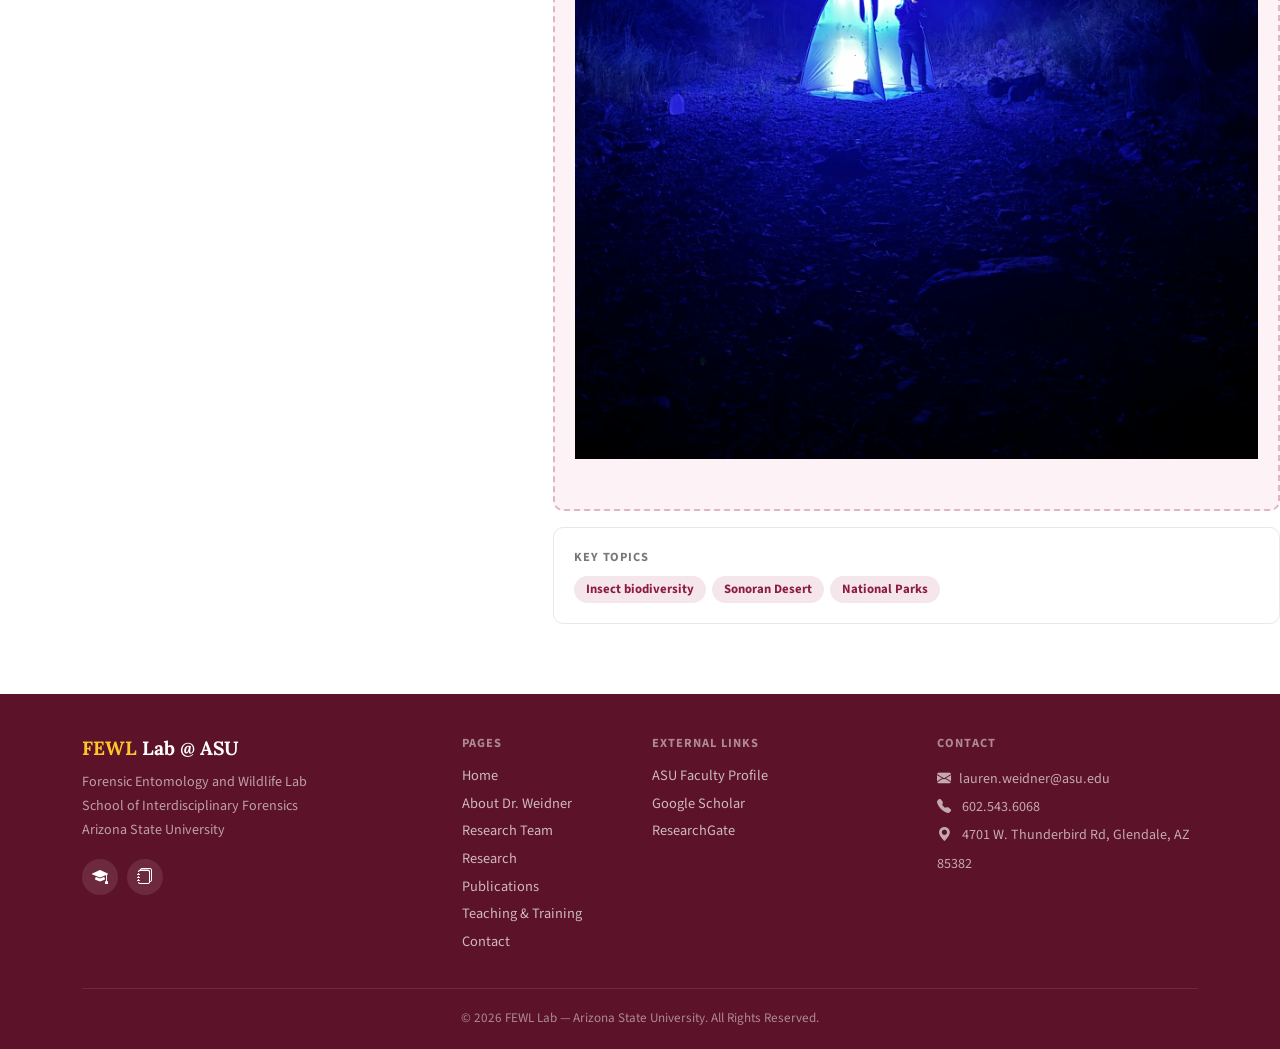
==== commit 97e744fc: "orpi updates" ====
--- a/research.html
+++ b/research.html
@@ -108,7 +108,7 @@
       <button class="research-pill" onclick="showSection('arid', this)" id="btn-arid">
         <i class="bi bi-thermometer-high"></i> Wildlife &amp; Conservation
       </button>
-        <button class="research-pill" onclick="showSection('education', this)" id="btn-orpi">
+        <button class="research-pill" onclick="showSection('orpi', this)" id="btn-orpi">
         <i class="bi bi-book-half"></i> Insect Biodiversity at ORPI
       </button>
       <!-- ADD NEW PILL: copy line above and change id and label -->
@@ -335,7 +335,7 @@
           <div class="col-lg-7">
             <p style="font-size:1.02rem; line-height:1.85; color:var(--text-mid);">
               FEWL is working on developing the first inclusive pictorial key of forensically relevant blow fly larvae. These larvae play crucial roles in casework,
-              however, the information for identifying these species in the larvae stage is severely limited in North America. This information also includes valuable information about the larvae of the New World Screwworm (NWS).
+              however, the information for identifying these species in the larvae stage is severely limited in North America. This also includes valuable information about the larvae of the New World Screwworm (NWS).
             
             </p>
           
@@ -363,26 +363,29 @@
           <h2 class="section-title">Biodiversity at Organ Pipe Cactus National Monument</h2>
           <div class="section-divider"></div>
         </div>
+       </div>
+        </div>
+         </div>
         <div class="row g-5 align-items-start">
-          <div class="col-lg-7">
+          <div class="col-lg-5">
             <p style="font-size:1.02rem; line-height:1.85; color:var(--text-mid);">
              FEWL examined insect biodiversity at Organ Pipe Cactus National Monument for 18 months with support from the <a href="https://wnpa.org/grants">Western National Parks</a>. 
              The primary goal of this project was to analyze the insect biodiversity in ORPI to create an updated baseline inventory. Check out
-             some of the amazing insects we found <a href="https://www.inaturalist.org/observations?project_id=124931">here</a>
+             some of the amazing insects we found <a href="https://www.inaturalist.org/observations?project_id=124931">here</a>.
             </p>
           
             </p>
           </div>
-          <div class="col-lg-5">
+          <div class="col-lg-7">
             <div style="background:var(--maroon-pale); border:2px dashed var(--maroon-border); border-radius:10px; padding:50px 20px; text-align:center; color:var(--text-light);">
-            <img src="assets/img/lab/ruf.jpg">
+            <img src="assets/img/lab/tent.jpg">
             </div>
             <div style="margin-top:1rem; background:var(--white); border:1px solid var(--border-light); border-radius:10px; padding:1.25rem;">
               <div style="font-size:0.78rem; font-weight:700; text-transform:uppercase; letter-spacing:0.8px; color:var(--text-light); margin-bottom:10px;">Key Topics</div>
               <div style="display:flex; flex-wrap:wrap; gap:6px;">
-                <span style="background:var(--maroon-light); color:var(--maroon-main); font-size:0.8rem; font-weight:700; padding:4px 12px; border-radius:20px;">Identification Keys</span>
-                <span style="background:var(--maroon-light); color:var(--maroon-main); font-size:0.8rem; font-weight:700; padding:4px 12px; border-radius:20px;">Third Instar Larvae</span>
-                <span style="background:var(--maroon-light); color:var(--maroon-main); font-size:0.8rem; font-weight:700; padding:4px 12px; border-radius:20px;">Blow Flies</span>
+                <span style="background:var(--maroon-light); color:var(--maroon-main); font-size:0.8rem; font-weight:700; padding:4px 12px; border-radius:20px;">Insect biodiversity</span>
+                <span style="background:var(--maroon-light); color:var(--maroon-main); font-size:0.8rem; font-weight:700; padding:4px 12px; border-radius:20px;">Sonoran Desert</span>
+                <span style="background:var(--maroon-light); color:var(--maroon-main); font-size:0.8rem; font-weight:700; padding:4px 12px; border-radius:20px;">National Parks</span>
               </div>
             </div>
           </div>
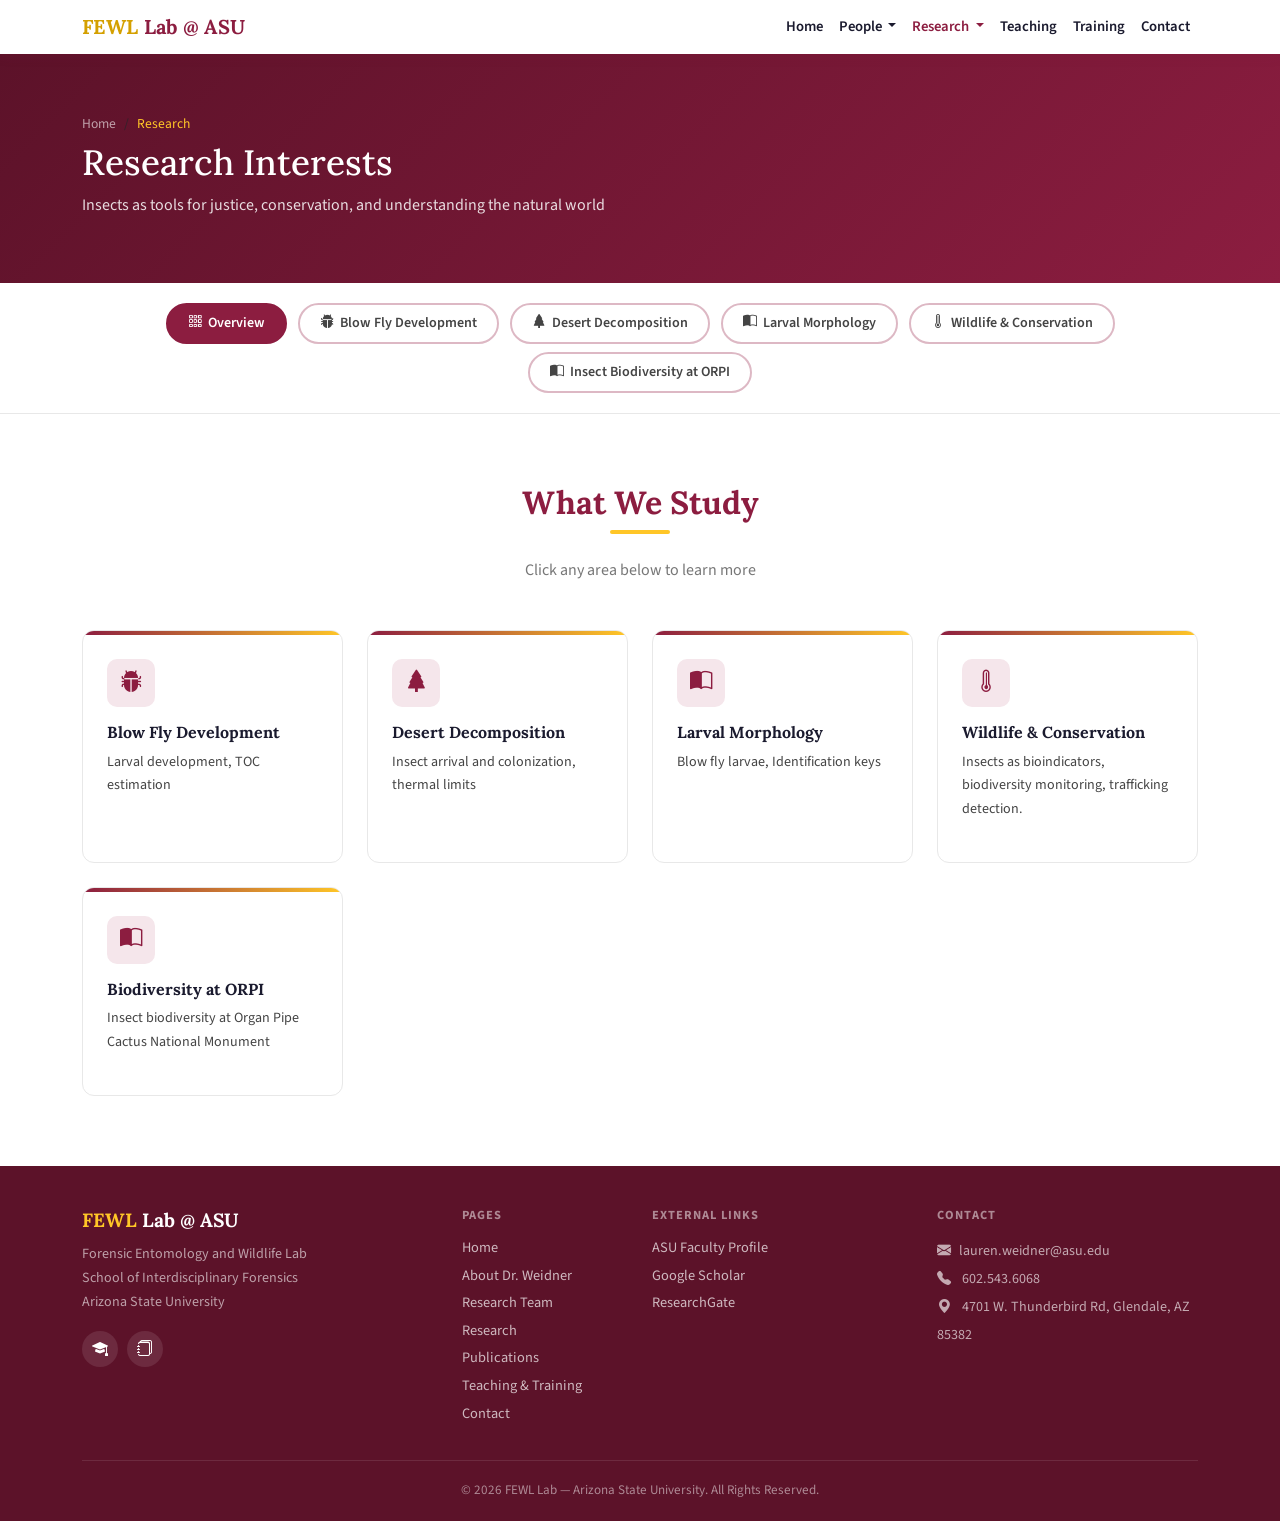
==== commit a58ea32b: "add favicon and fix research image issue" ====
--- a/research.html
+++ b/research.html
@@ -178,9 +178,10 @@
               </div>
             </div>
           </div>
-
-<div class="col-md-6 col-lg-3">
-            <div class="fewl-card" style="cursor:pointer;" onclick="showSection('wildlife', document.getElementById('btn-wildlife'))"">
+          <!-- Overview card — ORPI -->
+
+		<div class="col-md-6 col-lg-3">
+            <div class="fewl-card" style="cursor:pointer;" onclick="showSection('orpi', document.getElementById('btn-orpi'))"">
               <div class="card-accent"></div>
               <div class="card-body">
                 <div class="card-icon"><i class="bi bi-book-half"></i></div>
@@ -357,14 +358,12 @@
         </div>
       </div>
       <!-- END EDUCATION -->
- <!-- ── ORPI ── -->
+ 		<!-- ── ORPI ── -->
       <div id="orpi" class="research-section">
         <div class="mb-4">
           <h2 class="section-title">Biodiversity at Organ Pipe Cactus National Monument</h2>
           <div class="section-divider"></div>
-        </div>
-       </div>
-        </div>
+       
          </div>
         <div class="row g-5 align-items-start">
           <div class="col-lg-5">
@@ -376,7 +375,7 @@
           
             </p>
           </div>
-          <div class="col-lg-7">
+          <div class="col-lg-5">
             <div style="background:var(--maroon-pale); border:2px dashed var(--maroon-border); border-radius:10px; padding:50px 20px; text-align:center; color:var(--text-light);">
             <img src="assets/img/lab/tent.jpg">
             </div>
